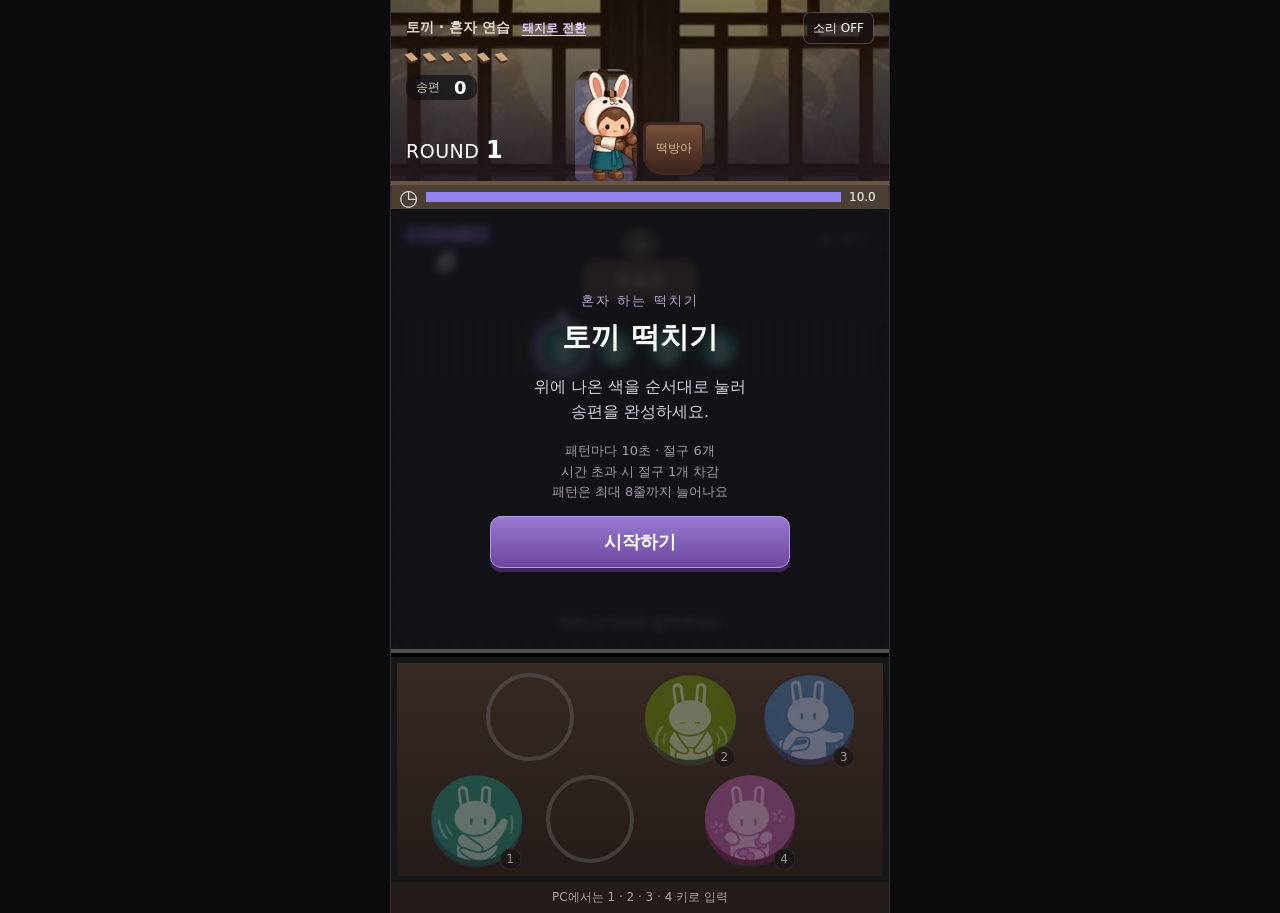
==== index.html @ 952fdc29 "Add files via upload" ====
<!doctype html><html lang="ko"><head><meta charset="utf-8"><meta name="viewport" content="width=device-width,initial-scale=1,viewport-fit=cover"><meta name="theme-color" content="#18171b"><title>토끼 떡치기</title><meta name="description" content="제시된 토끼 색깔을 순서대로 눌러 송편을 완성하세요. 혼자 즐기는 떡치기 연습 게임."><link rel="icon" type="image/svg+xml" href="data:image/svg+xml,%3Csvg xmlns='http://www.w3.org/2000/svg' viewBox='0 0 32 32'%3E%3Crect width='32' height='32' rx='8' fill='%2314837c'/%3E%3Cpath d='M11 16V5M21 16V5' stroke='%23dbfff3' stroke-width='5' stroke-linecap='round'/%3E%3Ccircle cx='16' cy='21' r='9' fill='%23dbfff3'/%3E%3C/svg%3E"><link rel="stylesheet" href="style.css"></head><body>
<main class="game"><header class="stage"><div class="topline"><span class="solo">토끼 · 혼자 연습 <a class="character-link" href="pig.html">돼지로 전환</a></span><button id="sound" class="small" aria-label="소리 켜기" aria-pressed="false">소리 OFF</button></div><div id="lives" class="lives" role="img" aria-label="절구 6개 남음"></div><div class="round-label">ROUND <b id="round">1</b></div><div class="score"><span>송편</span><b id="score">0</b></div><div class="actor"><img id="rabbit" src="assets/rabbit.webp" alt="떡을 만드는 토끼 캐릭터"><span class="mortar">떡방아</span></div></header>
<div class="timer"><span class="clock">◷</span><div class="track"><div id="timebar"></div></div><span id="time">10.0</span></div>
<section class="field" aria-label="입력 패턴"><div class="field-head"><div class="combo-label">COMBO<strong id="combo">0</strong></div><div class="recipe"><img src="assets/leaf.webp" alt=""><span id="recipe">쑥송편</span></div><button id="pause" class="small" disabled>일시정지</button></div><div class="pattern-wrap"><div id="pattern" class="pattern"></div></div><div id="feedback" class="feedback" role="status">위의 순서대로 눌러주세요</div>
<div id="overlay" class="overlay"><div class="dialog"><span class="eyebrow">혼자 하는 떡치기</span><h1 id="dialog-title">토끼 떡치기</h1><p id="dialog-body">위에 나온 색을 순서대로 눌러<br>송편을 완성하세요.</p><p class="rules" id="rules">패턴마다 10초 · 절구 6개<br>시간 초과 시 절구 1개 차감<br>패턴은 최대 8줄까지 늘어나요</p><button id="start" class="primary">시작하기</button></div></div></section>
<footer class="controls" aria-label="토끼 입력 버튼"><div class="slot empty" aria-hidden="true"></div><button class="slot input green" data-color="1" aria-label="초록 토끼 입력"><img src="assets/green.webp" alt="초록 토끼"><span>2</span></button><button class="slot input blue" data-color="2" aria-label="파랑 토끼 입력"><img src="assets/blue.webp" alt="파랑 토끼"><span>3</span></button><button class="slot input teal" data-color="0" aria-label="청록 토끼 입력"><img src="assets/teal.webp" alt="청록 토끼"><span>1</span></button><div class="slot empty" aria-hidden="true"></div><button class="slot input pink" data-color="3" aria-label="분홍 토끼 입력"><img src="assets/pink.webp" alt="분홍 토끼"><span>4</span></button></footer><div class="footnote">PC에서는 1 · 2 · 3 · 4 키로 입력</div></main><script src="game.js"></script></body></html>
---- style.css ----
*{box-sizing:border-box}html,body{margin:0;min-height:100%;background:#0b0c0e;color:#fff;font-family:system-ui,-apple-system,'Apple SD Gothic Neo',sans-serif}body{display:flex;justify-content:center}button{font:inherit;color:inherit;cursor:pointer;touch-action:manipulation;-webkit-tap-highlight-color:transparent}button:focus-visible{outline:3px solid #fff;outline-offset:4px}button:disabled{cursor:default;opacity:.5}.game{width:100%;max-width:500px;min-height:100svh;display:flex;flex-direction:column;border-inline:1px solid #343238;background:#19191b}.stage{height:166px;flex-shrink:0;background:linear-gradient(0deg,#1f151bdd,#251a1640),url('assets/windows.webp') center/cover;position:relative;border-bottom:4px solid #695644}.topline{display:flex;justify-content:space-between;align-items:center;padding:12px 15px}.solo{font-size:14px;color:#e2d7c8;font-weight:600}.small{border:1px solid #ffffff35;background:#19151b80;border-radius:7px;padding:6px 9px;font-size:12px;min-height:32px}.round-label{position:absolute;left:15px;bottom:17px;font-size:19px;letter-spacing:.5px}.round-label b{font-size:24px}.score{position:absolute;left:15px;top:62px;display:flex;align-items:center;gap:14px;background:#100e12aa;padding:5px 13px;border-radius:10px}.score span{font-size:12px;color:#d0c6bd}.score b{font-size:22px}.actor{position:absolute;bottom:0;left:50%;transform:translateX(-50%);display:flex;align-items:flex-end;gap:6px}.actor img{height:112px;width:auto;border-radius:20px 20px 6px 6px;mix-blend-mode:lighten}.mortar{background:linear-gradient(#765039,#3c251c);border:3px solid #402a20;border-radius:7px 7px 20px 20px;padding:15px 10px;font-size:12px;color:#d9b997;margin-bottom:6px}.actor.hit{animation:hop .16s ease-out}@keyframes hop{50%{transform:translateX(-50%) translateY(-9px)}}.timer{height:24px;display:flex;gap:8px;align-items:center;background:#4c4035;padding:0 8px;flex-shrink:0}.clock{font-size:22px;color:#dad8e0}.track{flex:1;height:10px;background:#302934;overflow:hidden}.track div{height:100%;background:#9283ee;transition:width .1s linear}.timer>span:last-child{font-size:12px;font-variant-numeric:tabular-nums;width:32px}.field{position:relative;flex:1;min-height:300px;padding:14px 12px 12px;background-color:#17181a;background-image:radial-gradient(circle at 5px 5px,#24252a 3px,transparent 4px);background-size:12px 12px;display:flex;flex-direction:column}.field-head{display:flex;align-items:flex-start;justify-content:space-between;gap:8px;min-height:82px}.combo-label{font-size:20px;font-weight:1000;font-style:italic;color:#bb92ff;text-shadow:2px 2px #4b2670}.combo-label strong{display:block;text-align:center;font-size:26px;color:#fff;letter-spacing:2px}.recipe{align-self:center;display:flex;flex-direction:column;align-items:center;margin-left:-15px}.recipe img{width:38px;height:32px;object-fit:cover;border-radius:50%}.recipe span{font-size:16px;background:#644945;border:2px solid #8d6b63;border-radius:12px;padding:7px 30px;color:#f7e1c4}.pattern-wrap{margin-top:10px;display:flex;flex:1;align-items:flex-start;justify-content:center}.pattern{width:100%;display:flex;flex-direction:column;gap:5px;padding:10px 5px;background:#2a201d8c;border-radius:15px;min-height:68px}.pattern-row{display:flex;justify-content:center;gap:5px}.token{position:relative;width:clamp(30px,10vw,47px);height:clamp(30px,10vw,47px);border-radius:50%;padding:2px;border:2px solid transparent;transition:opacity .12s,transform .12s;flex-shrink:0}.token img{width:100%;height:100%;border-radius:50%;display:block}.token.current{border-color:#ddd1ff;box-shadow:0 0 0 2px #9a7ceb,0 0 13px #a786ff;transform:scale(1.08)}.token.current:before{content:'▼';position:absolute;top:-15px;left:50%;transform:translateX(-50%);color:#e5d5ff;font-size:12px}.token.done{opacity:.24}.pattern-row+.pattern-row .current:before{top:-9px;font-size:9px}.feedback{min-height:30px;text-align:center;font-size:14px;color:#beb4cd;padding-top:7px}.field.wrong{animation:shake .22s}@keyframes shake{25%,75%{transform:translateX(-4px)}50%{transform:translateX(4px)}}.controls{flex-shrink:0;display:grid;grid-template-columns:repeat(3,1fr);gap:8px 20px;padding:17px 28px 14px;background:linear-gradient(#382a24,#241c19);border-top:8px ridge #514e4b;box-shadow:inset 0 0 0 6px #171717;align-items:center;justify-items:center}.slot{width:clamp(65px,20vw,93px);aspect-ratio:1;border-radius:50%;position:relative}.empty{border:4px solid #6a69676e;width:clamp(60px,19vw,88px)}.input{border:0;background:none;padding:0;transition:transform .08s;user-select:none}.input img{width:100%;height:100%;border-radius:50%;display:block}.input:active,.input.pressed{transform:scale(.88);filter:brightness(1.2)}.input span{position:absolute;bottom:-2px;right:1px;background:#0e0c11c9;border:1px solid #ffffff25;width:22px;height:22px;font-size:12px;display:grid;place-items:center;border-radius:50%}.footnote{font-size:12px;text-align:center;padding:7px 0 max(7px,env(safe-area-inset-bottom));color:#aaa0a0;background:#241c19}.overlay{position:absolute;inset:0;background:#101015c4;backdrop-filter:blur(4px);display:grid;place-items:center;z-index:10;padding:20px}.overlay[hidden]{display:none}.dialog{text-align:center;width:100%;max-width:300px}.eyebrow{font-size:13px;letter-spacing:2px;color:#b6a7d7}h1{font-size:29px;margin:8px 0 16px}.dialog p{font-size:16px;line-height:1.6;color:#d5d0df}.dialog .rules{font-size:13px;color:#a69bac}.primary{width:100%;border:1px solid #b59beb;background:linear-gradient(#9979d1,#6c479f);padding:13px;border-radius:11px;font-size:18px;font-weight:700;box-shadow:0 4px #3e285d}.primary:active{transform:translateY(3px);box-shadow:0 1px #3e285d}@media(min-height:900px){.stage{height:185px}.field{min-height:440px}}@media(max-height:730px){.stage{height:128px}.actor img{height:85px}.field{min-height:280px;padding-top:9px}.field-head{min-height:66px}.controls{padding-top:12px;padding-bottom:10px}.slot{width:clamp(58px,18vw,79px)}.empty{width:clamp(55px,17vw,75px)}.pattern{gap:3px;padding-top:8px}.token{width:clamp(28px,9vw,40px);height:clamp(28px,9vw,40px)}.pattern-wrap{margin-top:6px}}@media(prefers-reduced-motion:reduce){*,*:before{animation:none!important;transition:none!important}}
/* Offset rows match the six-slot arrangement in the supplied reference. */
.controls{display:block;position:relative;height:calc(clamp(65px,20vw,93px)*2 + 47px);padding:0}
.controls .slot{position:absolute;translate:-50% 0;top:16px}
.controls .slot:nth-child(1){left:28%}
.controls .green{left:60%}
.controls .blue{left:84%}
.controls .teal{left:17%;top:calc(clamp(65px,20vw,93px) + 25px)}
.controls .slot:nth-child(5){left:40%;top:calc(clamp(65px,20vw,93px) + 25px)}
.controls .pink{left:72%;top:calc(clamp(65px,20vw,93px) + 25px)}
@media(max-height:730px){.controls{height:calc(clamp(58px,18vw,79px)*2 + 39px)}.controls .slot{top:12px}.controls .teal,.controls .slot:nth-child(5),.controls .pink{top:calc(clamp(58px,18vw,79px) + 21px)}}
.lives{position:absolute;left:15px;top:46px;display:flex;gap:5px}.life{display:inline-block;color:#cda67c;font-size:17px;transform:rotate(45deg);text-shadow:1px 2px #422e22}.life.lost{color:#56504c;text-shadow:none}.score{top:75px;padding:2px 10px}.score b{font-size:18px}@media(max-height:730px){.lives{top:42px}.score{top:65px}.round-label{bottom:5px}}
.character-link{display:inline-block;margin-left:7px;color:#e3caff;font-size:12px;text-decoration:underline;text-underline-offset:3px}.pig-controls .red{left:28%}.pig-controls .slot:nth-child(2){left:60%}.pig-controls .slot:nth-child(3){left:84%}.pig-controls .yellow{left:17%;top:calc(clamp(65px,20vw,93px) + 25px)}.pig-controls .orange{left:40%;top:calc(clamp(65px,20vw,93px) + 25px)}.pig-controls .purple{left:72%;top:calc(clamp(65px,20vw,93px) + 25px)}.token.paired:after{content:'';position:absolute;left:calc(100% - 3px);top:calc(50% - 2px);width:12px;height:4px;background:#d3bfce80;z-index:1;pointer-events:none}@media(max-height:730px){.pig-controls .yellow,.pig-controls .orange,.pig-controls .purple{top:calc(clamp(58px,18vw,79px) + 21px)}}
.controls,.controls .input{touch-action:none;-webkit-user-select:none;user-select:none;-webkit-touch-callout:none}.controls img{pointer-events:none;-webkit-user-drag:none}.track div{width:100%;transform-origin:left center;transition:none;will-change:transform}
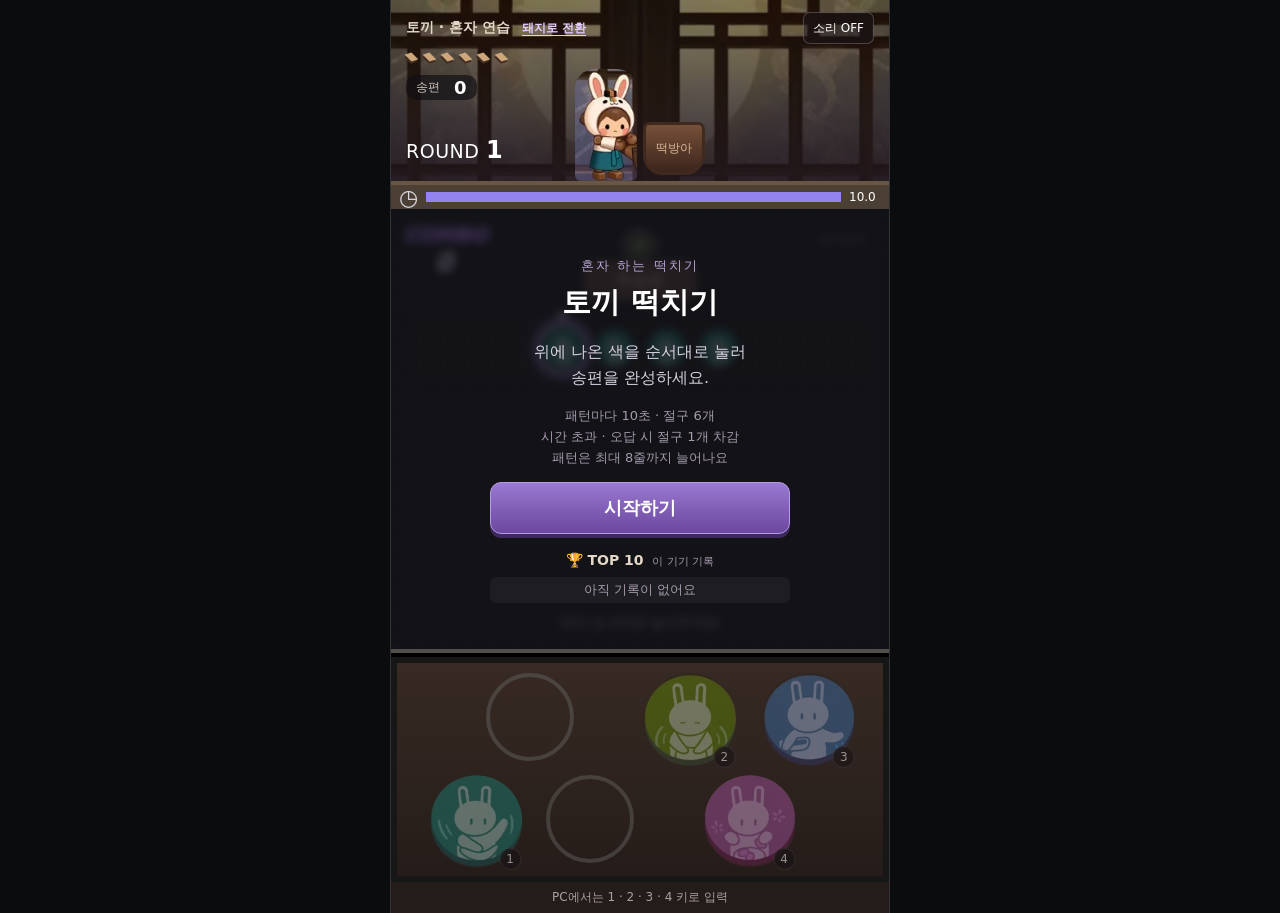
==== commit bb118197: "add rank,bugfix , add F sis" ====
--- a/index.html
+++ b/index.html
@@ -2,5 +2,6 @@
 <main class="game"><header class="stage"><div class="topline"><span class="solo">토끼 · 혼자 연습 <a class="character-link" href="pig.html">돼지로 전환</a></span><button id="sound" class="small" aria-label="소리 켜기" aria-pressed="false">소리 OFF</button></div><div id="lives" class="lives" role="img" aria-label="절구 6개 남음"></div><div class="round-label">ROUND <b id="round">1</b></div><div class="score"><span>송편</span><b id="score">0</b></div><div class="actor"><img id="rabbit" src="assets/rabbit.webp" alt="떡을 만드는 토끼 캐릭터"><span class="mortar">떡방아</span></div></header>
 <div class="timer"><span class="clock">◷</span><div class="track"><div id="timebar"></div></div><span id="time">10.0</span></div>
 <section class="field" aria-label="입력 패턴"><div class="field-head"><div class="combo-label">COMBO<strong id="combo">0</strong></div><div class="recipe"><img src="assets/leaf.webp" alt=""><span id="recipe">쑥송편</span></div><button id="pause" class="small" disabled>일시정지</button></div><div class="pattern-wrap"><div id="pattern" class="pattern"></div></div><div id="feedback" class="feedback" role="status">위의 순서대로 눌러주세요</div>
-<div id="overlay" class="overlay"><div class="dialog"><span class="eyebrow">혼자 하는 떡치기</span><h1 id="dialog-title">토끼 떡치기</h1><p id="dialog-body">위에 나온 색을 순서대로 눌러<br>송편을 완성하세요.</p><p class="rules" id="rules">패턴마다 10초 · 절구 6개<br>시간 초과 시 절구 1개 차감<br>패턴은 최대 8줄까지 늘어나요</p><button id="start" class="primary">시작하기</button></div></div></section>
+<div id="overlay" class="overlay"><div class="dialog"><span class="eyebrow">혼자 하는 떡치기</span><h1 id="dialog-title">토끼 떡치기</h1><p id="dialog-body">위에 나온 색을 순서대로 눌러<br>송편을 완성하세요.</p><p class="rules" id="rules">패턴마다 10초 · 절구 6개<br>시간 초과 · 오답 시 절구 1개 차감<br>패턴은 최대 8줄까지 늘어나요</p><form id="name-entry" class="name-entry" hidden><span class="name-entry-label">TOP 10 진입! 이름을 남겨보세요</span><input id="player-name" type="text" maxlength="8" placeholder="이름 (최대 8자)" autocomplete="off" aria-label="랭킹에 남길 이름"><button type="submit" class="small">저장</button></form>
+<button id="start" class="primary">시작하기</button><section id="ranking-box" class="ranking-box"><h2>🏆 TOP 10 <small>이 기기 기록</small></h2><ol id="ranking" class="ranking"></ol></section></div></div></section>
 <footer class="controls" aria-label="토끼 입력 버튼"><div class="slot empty" aria-hidden="true"></div><button class="slot input green" data-color="1" aria-label="초록 토끼 입력"><img src="assets/green.webp" alt="초록 토끼"><span>2</span></button><button class="slot input blue" data-color="2" aria-label="파랑 토끼 입력"><img src="assets/blue.webp" alt="파랑 토끼"><span>3</span></button><button class="slot input teal" data-color="0" aria-label="청록 토끼 입력"><img src="assets/teal.webp" alt="청록 토끼"><span>1</span></button><div class="slot empty" aria-hidden="true"></div><button class="slot input pink" data-color="3" aria-label="분홍 토끼 입력"><img src="assets/pink.webp" alt="분홍 토끼"><span>4</span></button></footer><div class="footnote">PC에서는 1 · 2 · 3 · 4 키로 입력</div></main><script src="game.js"></script></body></html>
--- a/style.css
+++ b/style.css
@@ -12,3 +12,21 @@
 .lives{position:absolute;left:15px;top:46px;display:flex;gap:5px}.life{display:inline-block;color:#cda67c;font-size:17px;transform:rotate(45deg);text-shadow:1px 2px #422e22}.life.lost{color:#56504c;text-shadow:none}.score{top:75px;padding:2px 10px}.score b{font-size:18px}@media(max-height:730px){.lives{top:42px}.score{top:65px}.round-label{bottom:5px}}
 .character-link{display:inline-block;margin-left:7px;color:#e3caff;font-size:12px;text-decoration:underline;text-underline-offset:3px}.pig-controls .red{left:28%}.pig-controls .slot:nth-child(2){left:60%}.pig-controls .slot:nth-child(3){left:84%}.pig-controls .yellow{left:17%;top:calc(clamp(65px,20vw,93px) + 25px)}.pig-controls .orange{left:40%;top:calc(clamp(65px,20vw,93px) + 25px)}.pig-controls .purple{left:72%;top:calc(clamp(65px,20vw,93px) + 25px)}.token.paired:after{content:'';position:absolute;left:calc(100% - 3px);top:calc(50% - 2px);width:12px;height:4px;background:#d3bfce80;z-index:1;pointer-events:none}@media(max-height:730px){.pig-controls .yellow,.pig-controls .orange,.pig-controls .purple{top:calc(clamp(58px,18vw,79px) + 21px)}}
 .controls,.controls .input{touch-action:none;-webkit-user-select:none;user-select:none;-webkit-touch-callout:none}.controls img{pointer-events:none;-webkit-user-drag:none}.track div{width:100%;transform-origin:left center;transition:none;will-change:transform}
+
+/* 랭킹 / 이름 입력 : 내용이 길어지면 오버레이 안에서 스크롤 */
+.overlay{display:flex;overflow-y:auto}.dialog{margin:auto}
+.name-entry{display:flex;flex-wrap:wrap;gap:8px;justify-content:center;margin:0 0 14px}.name-entry[hidden]{display:none}
+.name-entry-label{flex-basis:100%;font-size:13px;color:#e3caff}
+.name-entry input{flex:1;min-width:0;padding:8px 10px;border-radius:7px;border:1px solid #ffffff35;background:#19151bcc;color:#fff;font:inherit;font-size:16px}
+.ranking-box{margin-top:18px;text-align:left}.ranking-box[hidden]{display:none}
+.ranking-box h2{font-size:14px;margin:0 0 8px;color:#e2d7c8;text-align:center}
+.ranking-box h2 small{font-size:11px;color:#a69bac;font-weight:400;margin-left:4px}
+.ranking{list-style:none;margin:0;padding:0;font-size:13px}
+.ranking li{display:flex;align-items:center;gap:8px;padding:4px 8px;border-radius:7px;color:#d5d0df}
+.ranking li:nth-child(odd){background:#ffffff0d}
+.ranking li.me{background:#6c479f88;color:#fff;font-weight:700}
+.ranking .rank{width:20px;text-align:center;color:#b6a7d7}
+.ranking .name{flex:1;overflow:hidden;text-overflow:ellipsis;white-space:nowrap}
+.ranking .points{font-variant-numeric:tabular-nums}
+.ranking .combo{width:56px;text-align:right;font-size:11px;color:#a69bac}
+.ranking .ranking-empty{justify-content:center;color:#a69bac}
